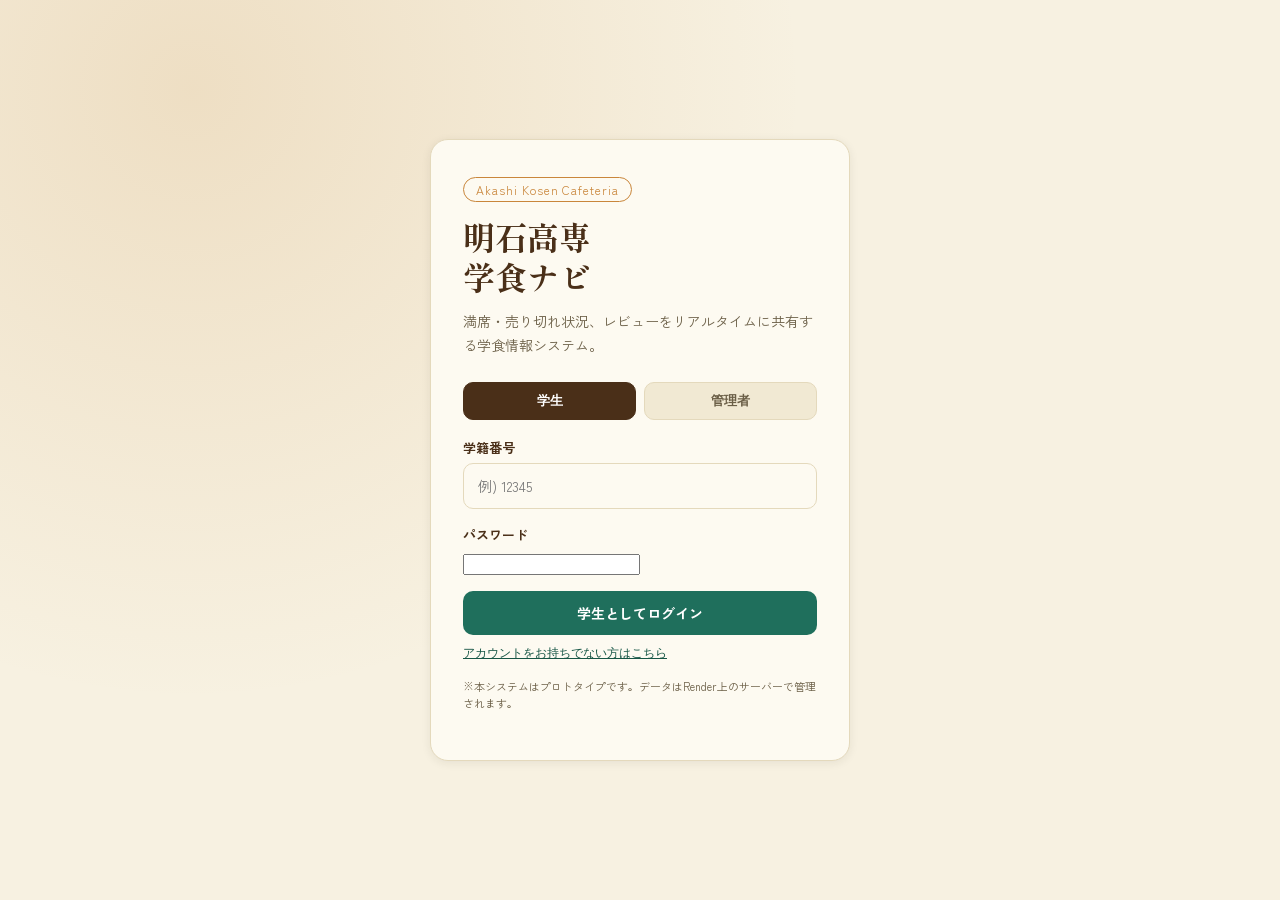
==== docs/index.html @ bd46baf8 "初回コミット" ====
<!DOCTYPE html>
<html lang="ja">
<head>
<meta charset="UTF-8">
<meta name="viewport" content="width=device-width, initial-scale=1.0">
<title>明石高専 学食ナビ</title>
<link rel="preconnect" href="https://fonts.googleapis.com">
<link rel="preconnect" href="https://fonts.gstatic.com" crossorigin>
<link href="https://fonts.googleapis.com/css2?family=Shippori+Mincho:wght@500;700&family=Zen+Kaku+Gothic+New:wght@400;500;700;900&display=swap" rel="stylesheet">
<link rel="stylesheet" href="style.css">
</head>
<body>

<div id="toast" class="toast" aria-live="polite"></div>

<!-- ===================== ログイン画面 ===================== -->
<section id="view-login" class="view active">
  <div class="login-wrap">
    <div class="login-card">
      <span class="eyebrow">Akashi Kosen Cafeteria</span>
      <h1 class="brand">明石高専<br>学食ナビ</h1>
      <p class="lead">満席・売り切れ状況、レビューをリアルタイムに共有する学食情報システム。</p>

      <div class="auth-tabs">
        <button class="auth-tab active" data-target="login-student">学生</button>
        <button class="auth-tab" data-target="login-admin">管理者</button>
      </div>

      <!-- 学生ログイン -->
      <div class="auth-panel active" id="login-student">
        <div class="field">
          <label for="student-id-input">学籍番号</label>
          <input type="text" id="student-id-input" placeholder="例) 12345" maxlength="5">
        </div>
        <div class="field">
          <label for="student-pw-input">パスワード</label>
          <input type="password" id="student-pw-input">
        </div>
        <button class="btn btn-primary btn-block" id="btn-login-student">学生としてログイン</button>
        <button class="link-btn" id="btn-show-register">アカウントをお持ちでない方はこちら</button>
      </div>

      <!-- 学生新規登録 -->
      <div class="auth-panel" id="login-register">
        <div class="field">
          <label for="reg-id-input">学籍番号(5桁)</label>
          <input type="text" id="reg-id-input" maxlength="5" placeholder="例) 12345">
        </div>
        <div class="field">
          <label for="reg-email-input">メールアドレス(任意)</label>
          <input type="text" id="reg-email-input" placeholder="example@akashi.ac.jp">
        </div>
        <div class="field">
          <label for="reg-pw-input">パスワード(4文字以上)</label>
          <input type="password" id="reg-pw-input">
        </div>
        <button class="btn btn-primary btn-block" id="btn-register">登録してログイン</button>
        <button class="link-btn" id="btn-show-login">ログイン画面に戻る</button>
      </div>

      <!-- 管理者ログイン -->
      <div class="auth-panel" id="login-admin">
        <div class="field">
          <label for="admin-pw-input">管理者パスワード</label>
          <input type="password" id="admin-pw-input">
        </div>
        <button class="btn btn-outline btn-block" id="btn-login-admin">管理者としてログイン</button>
      </div>

      <p class="note">※本システムはプロトタイプです。データはRender上のサーバーで管理されます。</p>
    </div>
  </div>
</section>

<!-- ===================== 共通ヘッダー(ログイン後) ===================== -->
<header id="app-header" class="app-header hidden">
  <div class="app-header-inner">
    <button class="brand-mini" id="btn-go-home">明石高専 学食ナビ</button>
    <div class="header-right">
      <span class="role-badge" id="role-badge">学生</span>
      <button class="btn btn-ghost btn-sm" id="btn-logout">ログアウト</button>
    </div>
  </div>
</header>

<!-- ===================== 学生: メニュー確認画面(トップ) ===================== -->
<section id="view-student-top" class="view">
  <div class="hero">
    <span class="pill">Akashi Kosen Cafeteria</span>
    <h1 class="hero-title">明石高専 学食ナビ</h1>
    <p class="hero-sub">人気順・安い順・カロリー効率順・高評価順で、今食べるべき一皿をすぐ見つける。</p>
    <div class="hero-actions">
      <button class="btn btn-hero" id="btn-goto-soldout">満席・売り切れ 確認/報告</button>
      <button class="btn btn-hero-outline" id="btn-goto-review-blank">メニューを評価する</button>
    </div>
  </div>

  <div class="status-strip" id="status-strip"></div>

  <div class="panel">
    <h2 class="panel-title">ランキング</h2>
    <div class="tabs" id="rank-tabs">
      <button class="tab active" data-sort="popularity">人気順</button>
      <button class="tab" data-sort="price">安い順</button>
      <button class="tab" data-sort="efficiency">高カロリー効率順</button>
      <button class="tab" data-sort="rating">高評価順</button>
    </div>
    <p class="tab-desc" id="tab-desc">人気度が高い順に表示します。</p>

    <div class="menu-grid" id="menu-grid"><p class="empty-note">読み込み中...</p></div>
  </div>
</section>

<!-- ===================== 学生: 満席・売り切れ確認/報告画面 ===================== -->
<section id="view-soldout" class="view">
  <div class="panel narrow">
    <button class="btn-back" id="btn-back-from-soldout">&larr; メニュー確認画面へ戻る</button>
    <h2 class="panel-title">満席・売り切れの確認 / 報告</h2>

    <div class="info-box">
      <p id="info-congestion"></p>
      <p id="info-soldout"></p>
    </div>

    <div class="field">
      <label for="select-congestion">食堂の混雑状況</label>
      <select id="select-congestion">
        <option>空席あり</option>
        <option>やや混雑</option>
        <option>満席</option>
      </select>
    </div>
    <button class="btn btn-primary btn-block" id="btn-report-congestion">混雑状況を報告</button>

    <div class="field field-mt">
      <label for="select-soldout-menu">メニュー</label>
      <select id="select-soldout-menu"></select>
    </div>
    <div class="field">
      <label for="select-soldout-status">報告内容</label>
      <select id="select-soldout-status">
        <option value="売り切れ">売り切れ</option>
        <option value="販売再開">販売再開</option>
      </select>
    </div>
    <button class="btn btn-primary btn-block" id="btn-report-soldout">売り切れ状況を報告</button>
  </div>
</section>

<!-- ===================== 学生: メニュー評価画面 ===================== -->
<section id="view-review" class="view">
  <div class="panel narrow">
    <button class="btn-back" id="btn-back-from-review">&larr; メニュー確認画面へ戻る</button>
    <h2 class="panel-title">メニューを評価する</h2>

    <div class="field">
      <label for="select-review-menu">メニュー</label>
      <select id="select-review-menu"></select>
    </div>

    <div class="field">
      <label for="select-review-rating">評価</label>
      <select id="select-review-rating">
        <option value="5">5: 最高</option>
        <option value="4">4: 良い</option>
        <option value="3" selected>3: ふつう</option>
        <option value="2">2: いまいち</option>
        <option value="1">1: 残念</option>
      </select>
    </div>

    <div class="field" id="low-rating-tags">
      <span class="field-label">低評価理由タグ(評価1-2の時に選択)</span>
      <div class="tag-grid">
        <label class="tag-check"><input type="checkbox" value="味が薄い"><span>味が薄い</span></label>
        <label class="tag-check"><input type="checkbox" value="冷めていた"><span>冷めていた</span></label>
        <label class="tag-check"><input type="checkbox" value="量が少ない"><span>量が少ない</span></label>
        <label class="tag-check"><input type="checkbox" value="値段が高い"><span>値段が高い</span></label>
        <label class="tag-check"><input type="checkbox" value="提供が遅い"><span>提供が遅い</span></label>
        <label class="tag-check"><input type="checkbox" value="見た目がいまいち"><span>見た目がいまいち</span></label>
      </div>
    </div>

    <div class="field">
      <label for="review-comment">コメント(任意)</label>
      <textarea id="review-comment" rows="3" placeholder="感想があればどうぞ"></textarea>
    </div>

    <button class="btn btn-primary btn-block" id="btn-submit-review">評価を送信</button>
  </div>
</section>

<!-- ===================== 管理者: メニュー編集画面(トップ) ===================== -->
<section id="view-admin-top" class="view">
  <div class="hero hero-admin">
    <span class="pill">管理者モード</span>
    <h1 class="hero-title">管理者メニュー編集</h1>
    <p class="hero-sub">既存メニューの内容・販売状況を編集します。</p>
    <div class="hero-actions">
      <button class="btn btn-hero" id="btn-goto-admin-add">新規メニュー追加</button>
      <button class="btn btn-hero-outline" id="btn-goto-admin-reviews">レビュー管理</button>
    </div>
  </div>

  <div class="panel">
    <h2 class="panel-title">CSV一括登録</h2>
    <p class="tab-desc">列: menu_name, category, price, calorie, initial_stock, popularity</p>
    <div class="csv-upload">
      <input type="file" id="csv-file-input" accept=".csv">
      <button class="btn btn-primary" id="btn-csv-upload">アップロード</button>
    </div>
  </div>

  <div class="panel">
    <h2 class="panel-title">既存メニュー編集</h2>
    <div class="table-wrap">
      <table class="menu-table" id="admin-menu-table">
        <thead>
          <tr>
            <th>メニュー名</th><th>カテゴリ</th><th>値段</th><th>カロリー</th><th>人気度</th><th>販売中</th>
          </tr>
        </thead>
        <tbody id="admin-menu-tbody"></tbody>
      </table>
    </div>
    <div class="admin-actions">
      <button class="btn btn-primary" id="btn-save-menus">変更を保存</button>
      <button class="btn btn-danger-outline" id="btn-reset-menus">編集を破棄して再読み込み</button>
    </div>
  </div>
</section>

<!-- ===================== 管理者: 新規メニュー追加画面 ===================== -->
<section id="view-admin-add" class="view">
  <div class="panel narrow">
    <button class="btn-back" id="btn-back-from-add">&larr; メニュー編集画面へ戻る</button>
    <h2 class="panel-title">新規メニュー追加</h2>

    <div class="field">
      <label for="add-name">メニュー名</label>
      <input type="text" id="add-name">
    </div>
    <div class="field">
      <label for="add-category">カテゴリ</label>
      <input type="text" id="add-category" placeholder="定食 / 麺 / カレー">
    </div>
    <div class="field">
      <label for="add-price">値段(円)</label>
      <input type="number" id="add-price" min="0">
    </div>
    <div class="field">
      <label for="add-calorie">カロリー(kcal)</label>
      <input type="number" id="add-calorie" min="0">
    </div>
    <div class="field">
      <label for="add-popularity">初期人気度(0以上)</label>
      <input type="number" id="add-popularity" min="0" value="0">
    </div>
    <div class="field">
      <label for="add-onsale">販売中</label>
      <select id="add-onsale">
        <option value="true">はい</option>
        <option value="false">いいえ</option>
      </select>
    </div>
    <button class="btn btn-primary btn-block" id="btn-add-menu">追加する</button>
  </div>
</section>

<!-- ===================== 管理者: レビュー管理画面 ===================== -->
<section id="view-admin-reviews" class="view">
  <div class="panel">
    <button class="btn-back" id="btn-back-from-reviews">&larr; メニュー編集画面へ戻る</button>
    <h2 class="panel-title">レビュー管理</h2>
    <p class="tab-desc">学生から寄せられたレビューの一覧です。不適切な投稿は削除できます。</p>
    <div class="review-list" id="admin-review-list"></div>
  </div>
</section>

<script src="config.js"></script>
<script src="script.js"></script>
</body>
</html>
---- docs/style.css ----
:root{
  --cream: #F7F1E1;
  --cream-deep: #F1E9D3;
  --card: #FDFAF1;
  --border: #E4D9BC;
  --ink: #2C2416;
  --ink-soft: #6b5f47;
  --teal: #1F6F5C;
  --teal-dark: #175646;
  --terracotta: #B5432E;
  --terracotta-dark: #963826;
  --amber: #C9863B;
  --brown-dark: #4a2f18;
  --shadow: 0 2px 10px rgba(44,36,22,0.08);
}

*{box-sizing:border-box;}
html,body{margin:0;padding:0;}
body{
  background:var(--cream);
  color:var(--ink);
  font-family:'Zen Kaku Gothic New', 'Hiragino Sans', sans-serif;
  min-height:100vh;
}

h1,h2,h3{font-family:'Shippori Mincho', serif; margin:0;}

.hidden{display:none !important;}

/* ---------- view switching ---------- */
.view{display:none;}
.view.active{display:block;}

/* ---------- toast ---------- */
.toast{
  position:fixed; top:16px; left:50%; transform:translateX(-50%) translateY(-20px);
  background:var(--teal-dark); color:#fff; padding:10px 20px; border-radius:8px;
  font-size:14px; box-shadow:var(--shadow); opacity:0; pointer-events:none;
  transition:opacity .25s ease, transform .25s ease; z-index:999;
}
.toast.show{opacity:1; transform:translateX(-50%) translateY(0);}

/* ---------- login ---------- */
.login-wrap{
  min-height:100vh; display:flex; align-items:center; justify-content:center; padding:24px;
  background:
    radial-gradient(circle at 15% 10%, rgba(197,138,61,0.18), transparent 45%),
    var(--cream);
}
.login-card{
  width:100%; max-width:420px; background:var(--card); border:1px solid var(--border);
  border-radius:18px; padding:36px 32px; box-shadow:var(--shadow);
}
.eyebrow{
  display:inline-block; font-size:12px; letter-spacing:.08em; color:var(--amber);
  border:1px solid var(--amber); border-radius:999px; padding:3px 12px; margin-bottom:14px;
}
.brand{font-size:32px; line-height:1.25; color:var(--brown-dark); margin-bottom:12px;}
.lead{color:var(--ink-soft); font-size:14px; line-height:1.7; margin-bottom:24px;}
.note{color:var(--ink-soft); font-size:11px; margin-top:16px; line-height:1.6;}
.role-buttons{display:flex; flex-direction:column; gap:10px; margin-top:8px;}

.auth-tabs{display:flex; gap:8px; margin-bottom:18px;}
.auth-tab{
  flex:1; border:1px solid var(--border); background:var(--cream-deep); color:var(--ink-soft);
  padding:9px; border-radius:10px; font-size:13px; font-weight:700; cursor:pointer;
}
.auth-tab.active{background:var(--brown-dark); border-color:var(--brown-dark); color:#fff;}
.auth-panel{display:none;}
.auth-panel.active{display:block;}
.link-btn{
  background:none; border:none; color:var(--teal-dark); font-size:12px; cursor:pointer;
  padding:0; margin-top:10px; text-decoration:underline;
}
.csv-upload{display:flex; gap:10px; align-items:center; flex-wrap:wrap;}
.csv-upload input[type="file"]{flex:1; min-width:200px; background:var(--card); border:1px solid var(--border); border-radius:10px; padding:10px;}

/* ---------- header ---------- */
.app-header{
  position:sticky; top:0; z-index:50; background:var(--cream); border-bottom:1px solid var(--border);
}
.app-header-inner{
  max-width:960px; margin:0 auto; display:flex; align-items:center; justify-content:space-between;
  padding:12px 20px;
}
.brand-mini{
  background:none; border:none; cursor:pointer; font-family:'Shippori Mincho', serif;
  font-size:18px; font-weight:700; color:var(--brown-dark); padding:0;
}
.header-right{display:flex; align-items:center; gap:10px;}
.role-badge{
  font-size:12px; background:var(--teal); color:#fff; padding:4px 12px; border-radius:999px;
}

/* ---------- hero ---------- */
.hero{
  background:linear-gradient(115deg, var(--brown-dark) 0%, var(--amber) 100%);
  color:#fff; padding:40px 20px 34px;
}
.hero-admin{background:linear-gradient(115deg, var(--teal-dark) 0%, #3b9c84 100%);}
.hero .pill{
  display:inline-block; border:1px solid rgba(255,255,255,.6); border-radius:999px;
  padding:4px 12px; font-size:12px; margin-bottom:14px;
}
.hero-title{font-size:30px; margin-bottom:10px;}
.hero-sub{font-size:14px; opacity:.92; max-width:620px; line-height:1.7; margin-bottom:22px;}
.hero-actions{display:flex; gap:10px; flex-wrap:wrap;}

/* ---------- status strip ---------- */
.status-strip{
  max-width:960px; margin:-18px auto 0; padding:0 20px;
  display:flex; gap:12px; flex-wrap:wrap; position:relative; z-index:2;
}
.status-chip{
  background:var(--card); border:1px solid var(--border); border-radius:12px;
  padding:12px 16px; font-size:13px; box-shadow:var(--shadow); flex:1; min-width:220px;
}
.status-chip .label{color:var(--ink-soft); font-size:11px; display:block; margin-bottom:2px;}
.status-chip .value{font-weight:700; color:var(--brown-dark);}

/* ---------- panel ---------- */
.panel{max-width:960px; margin:32px auto; padding:0 20px;}
.panel.narrow{max-width:520px;}
.panel-title{font-size:22px; margin-bottom:16px; color:var(--brown-dark);}

/* ---------- tabs ---------- */
.tabs{display:flex; gap:8px; flex-wrap:wrap; margin-bottom:8px;}
.tab{
  border:1px solid var(--border); background:var(--card); color:var(--ink-soft);
  padding:9px 16px; border-radius:999px; font-size:13px; cursor:pointer;
}
.tab.active{background:var(--terracotta); border-color:var(--terracotta); color:#fff;}
.tab-desc{color:var(--ink-soft); font-size:13px; margin:6px 0 18px;}

/* ---------- menu grid / cards ---------- */
.menu-grid{display:grid; grid-template-columns:repeat(auto-fill,minmax(230px,1fr)); gap:16px;}
.menu-card{
  background:var(--card); border:1px solid var(--border); border-radius:14px; padding:18px;
  box-shadow:var(--shadow); display:flex; flex-direction:column; gap:6px; position:relative;
}
.menu-card.soldout{opacity:.55;}
.menu-card .name{font-size:16px; font-weight:700; color:var(--brown-dark);}
.menu-card .cat{font-size:12px; color:var(--ink-soft);}
.menu-card .row{font-size:13px; color:var(--ink); display:flex; justify-content:space-between;}
.badge{
  position:absolute; top:14px; right:14px; font-size:11px; background:var(--terracotta);
  color:#fff; padding:3px 10px; border-radius:999px;
}
.menu-card .stars{color:var(--amber); font-size:13px;}
.menu-card .review-btn{
  margin-top:8px; border:1px solid var(--teal); color:var(--teal); background:none;
  border-radius:8px; padding:7px 10px; font-size:12px; cursor:pointer;
}
.menu-card .review-btn:hover{background:var(--teal); color:#fff;}

/* ---------- info box ---------- */
.info-box{
  background:var(--cream-deep); border:1px dashed var(--border); border-radius:12px;
  padding:14px 16px; margin-bottom:20px; font-size:13px; color:var(--ink-soft); line-height:1.8;
}

/* ---------- fields ---------- */
.field{margin-bottom:16px;}
.field-mt{margin-top:24px;}
.field label, .field-label{
  display:block; font-size:13px; font-weight:700; margin-bottom:6px; color:var(--brown-dark);
}
input[type="text"], input[type="number"], select, textarea{
  width:100%; padding:12px 14px; border:1px solid var(--border); border-radius:10px;
  background:var(--card); font-size:14px; color:var(--ink); font-family:inherit;
}
input:focus, select:focus, textarea:focus{outline:2px solid var(--teal); outline-offset:1px;}
textarea{resize:vertical;}

.tag-grid{display:grid; grid-template-columns:1fr 1fr; gap:10px; margin-top:6px;}
.tag-check{
  display:flex; align-items:center; gap:8px; border:1px solid var(--border); border-radius:999px;
  padding:10px 14px; font-size:13px; background:var(--card); cursor:pointer;
}
.tag-check input{width:16px; height:16px;}

/* ---------- buttons ---------- */
.btn{
  border-radius:10px; border:none; font-size:14px; font-weight:700; cursor:pointer;
  padding:12px 18px; font-family:inherit; transition:opacity .15s ease, transform .1s ease;
}
.btn:active{transform:scale(.98);}
.btn-block{width:100%;}
.btn-primary{background:var(--teal); color:#fff;}
.btn-primary:hover{background:var(--teal-dark);}
.btn-outline{background:transparent; color:var(--brown-dark); border:1px solid var(--brown-dark);}
.btn-outline:hover{background:rgba(74,47,24,0.08);}
.btn-ghost{background:transparent; color:var(--ink-soft); border:1px solid var(--border);}
.btn-sm{padding:7px 12px; font-size:12px;}
.btn-hero{background:#fff; color:var(--brown-dark);}
.btn-hero-outline{background:transparent; color:#fff; border:1px solid rgba(255,255,255,.7);}
.btn-danger-outline{background:transparent; color:var(--terracotta); border:1px solid var(--terracotta);}
.btn-danger-outline:hover{background:var(--terracotta); color:#fff;}
.btn-back{
  background:none; border:none; color:var(--teal-dark); font-size:13px; cursor:pointer;
  padding:0; margin-bottom:14px; font-weight:700;
}

/* ---------- admin table ---------- */
.table-wrap{overflow-x:auto; background:var(--card); border:1px solid var(--border); border-radius:14px; box-shadow:var(--shadow);}
.menu-table{width:100%; border-collapse:collapse; min-width:640px;}
.menu-table th{
  text-align:left; font-size:12px; color:var(--ink-soft); padding:12px 14px; border-bottom:1px solid var(--border);
}
.menu-table td{padding:8px 10px; border-bottom:1px solid var(--border); vertical-align:middle;}
.menu-table tr:last-child td{border-bottom:none;}
.menu-table input, .menu-table select{padding:8px 10px; font-size:13px;}
.menu-table .name-cell{font-weight:700; font-size:13px; min-width:130px;}

.admin-actions{display:flex; gap:12px; margin-top:16px; flex-wrap:wrap;}

/* ---------- review list ---------- */
.review-list{display:flex; flex-direction:column; gap:12px;}
.review-item{
  background:var(--card); border:1px solid var(--border); border-radius:12px; padding:14px 16px;
  box-shadow:var(--shadow);
}
.review-item .top-row{display:flex; justify-content:space-between; align-items:center; margin-bottom:6px;}
.review-item .menu-name{font-weight:700; color:var(--brown-dark);}
.review-item .stars{color:var(--amber); font-size:14px;}
.review-item .meta{font-size:11px; color:var(--ink-soft); margin-bottom:6px;}
.review-item .tags{display:flex; gap:6px; flex-wrap:wrap; margin-bottom:6px;}
.review-item .tag{background:var(--cream-deep); border-radius:999px; padding:2px 10px; font-size:11px; color:var(--ink-soft);}
.review-item .comment{font-size:13px; line-height:1.6;}
.review-item .delete-btn{
  background:none; border:1px solid var(--terracotta); color:var(--terracotta);
  border-radius:8px; padding:5px 10px; font-size:11px; cursor:pointer;
}
.empty-note{color:var(--ink-soft); font-size:13px; padding:20px; text-align:center;}

@media (max-width:600px){
  .hero-title{font-size:24px;}
  .tag-grid{grid-template-columns:1fr;}
}
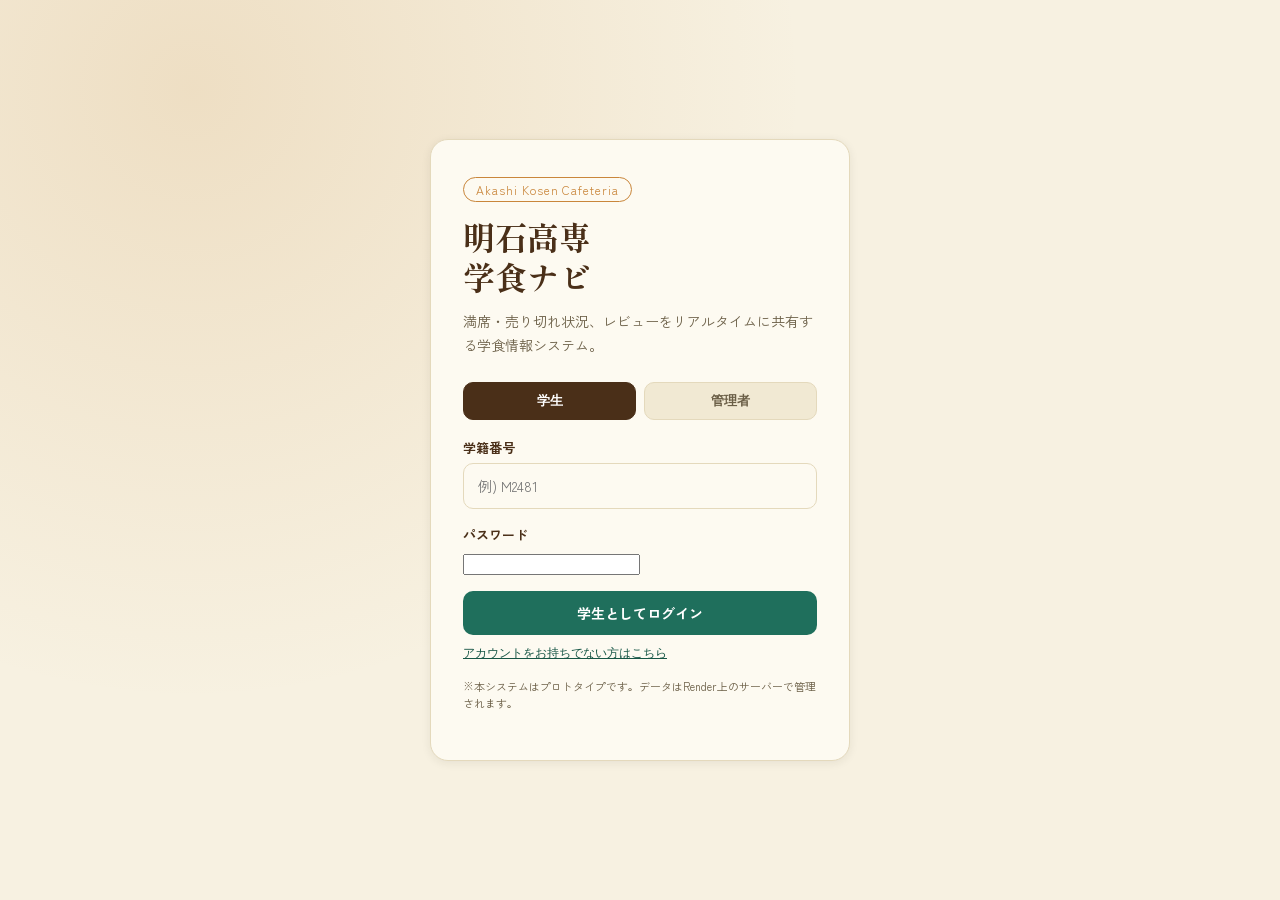
==== commit 73ec47ee: "fix studentID,remove menu" ====
--- a/docs/index.html
+++ b/docs/index.html
@@ -30,7 +30,7 @@
       <div class="auth-panel active" id="login-student">
         <div class="field">
           <label for="student-id-input">学籍番号</label>
-          <input type="text" id="student-id-input" placeholder="例) 12345" maxlength="5">
+          <input type="text" id="student-id-input" placeholder="例) M2481" maxlength="6">
         </div>
         <div class="field">
           <label for="student-pw-input">パスワード</label>
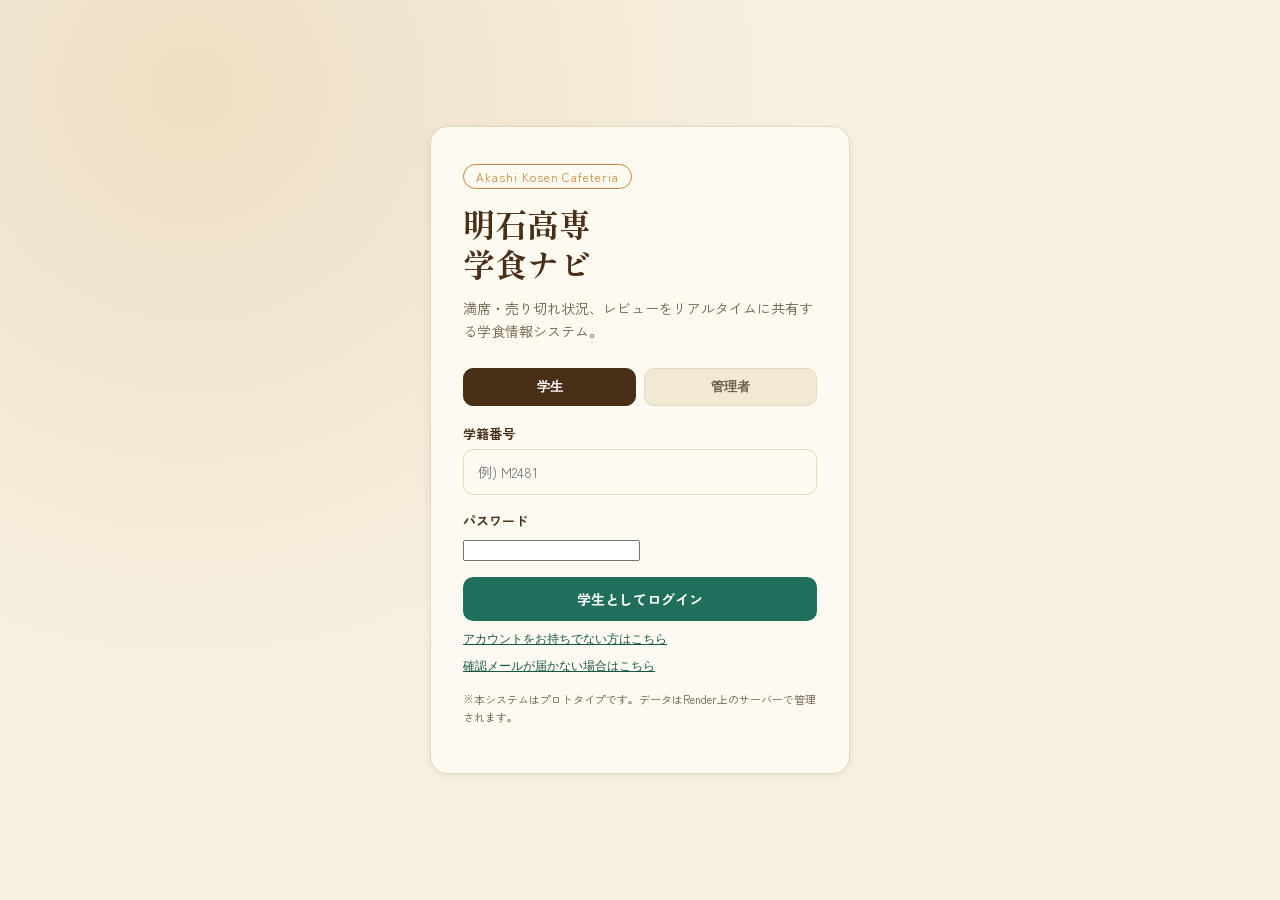
==== commit ad2f0bfd: "email" ====
--- a/docs/index.html
+++ b/docs/index.html
@@ -38,17 +38,18 @@
         </div>
         <button class="btn btn-primary btn-block" id="btn-login-student">学生としてログイン</button>
         <button class="link-btn" id="btn-show-register">アカウントをお持ちでない方はこちら</button>
+        <button class="link-btn" id="btn-resend-verification">確認メールが届かない場合はこちら</button>
       </div>
 
       <!-- 学生新規登録 -->
       <div class="auth-panel" id="login-register">
         <div class="field">
-          <label for="reg-id-input">学籍番号(5桁)</label>
-          <input type="text" id="reg-id-input" maxlength="5" placeholder="例) 12345">
-        </div>
-        <div class="field">
-          <label for="reg-email-input">メールアドレス(任意)</label>
-          <input type="text" id="reg-email-input" placeholder="example@akashi.ac.jp">
+          <label for="reg-id-input">学籍番号(5桁または6桁)</label>
+          <input type="text" id="reg-id-input" maxlength="6" placeholder="例) M2481">
+        </div>
+        <div class="field">
+          <label for="reg-email-input">メールアドレス(確認メールを送信します)</label>
+          <input type="email" id="reg-email-input" placeholder="example@akashi.ac.jp" required>
         </div>
         <div class="field">
           <label for="reg-pw-input">パスワード(4文字以上)</label>
@@ -100,12 +101,11 @@
   <div class="panel">
     <h2 class="panel-title">ランキング</h2>
     <div class="tabs" id="rank-tabs">
-      <button class="tab active" data-sort="popularity">人気順</button>
-      <button class="tab" data-sort="price">安い順</button>
+      <button class="tab active" data-sort="price">安い順</button>
       <button class="tab" data-sort="efficiency">高カロリー効率順</button>
       <button class="tab" data-sort="rating">高評価順</button>
     </div>
-    <p class="tab-desc" id="tab-desc">人気度が高い順に表示します。</p>
+    <p class="tab-desc" id="tab-desc">値段が安い順に表示します。</p>
 
     <div class="menu-grid" id="menu-grid"><p class="empty-note">読み込み中...</p></div>
   </div>
@@ -190,6 +190,16 @@
   </div>
 </section>
 
+<!-- ===================== 学生: メニューごとのレビュー閲覧(匿名) ===================== -->
+<section id="view-menu-reviews" class="view">
+  <div class="panel">
+    <button class="btn-back" id="btn-back-from-menu-reviews">&larr; メニュー確認画面へ戻る</button>
+    <h2 class="panel-title" id="menu-reviews-title">レビュー一覧</h2>
+    <p class="tab-desc">投稿者は匿名で表示されます。</p>
+    <div class="review-list" id="menu-reviews-list"></div>
+  </div>
+</section>
+
 <!-- ===================== 管理者: メニュー編集画面(トップ) ===================== -->
 <section id="view-admin-top" class="view">
   <div class="hero hero-admin">
@@ -203,8 +213,9 @@
   </div>
 
   <div class="panel">
-    <h2 class="panel-title">CSV一括登録</h2>
-    <p class="tab-desc">列: menu_name, category, price, calorie, initial_stock, popularity</p>
+    <h2 class="panel-title">CSV一括登録(日替わりメニュー対応)</h2>
+    <p class="tab-desc">列: menu_name, category, price, calorie, initial_stock, date(任意)<br>
+    dateを空欄にすると常設メニュー(毎日表示)、YYYY-MM-DD形式で入力するとその日だけ表示される日替わりメニューになります。</p>
     <div class="csv-upload">
       <input type="file" id="csv-file-input" accept=".csv">
       <button class="btn btn-primary" id="btn-csv-upload">アップロード</button>
@@ -213,11 +224,17 @@
 
   <div class="panel">
     <h2 class="panel-title">既存メニュー編集</h2>
+    <div class="csv-upload" style="margin-bottom:14px;">
+      <label style="font-size:13px; color:var(--ink-soft);">表示する日付:</label>
+      <input type="date" id="admin-date-filter">
+      <button class="btn btn-outline btn-sm" id="btn-filter-today">今日を表示</button>
+      <button class="btn btn-outline btn-sm" id="btn-filter-all">すべて表示</button>
+    </div>
     <div class="table-wrap">
       <table class="menu-table" id="admin-menu-table">
         <thead>
           <tr>
-            <th>メニュー名</th><th>カテゴリ</th><th>値段</th><th>カロリー</th><th>人気度</th><th>販売中</th>
+            <th>メニュー名</th><th>カテゴリ</th><th>値段</th><th>カロリー</th><th>日付</th><th>販売中</th><th>削除</th>
           </tr>
         </thead>
         <tbody id="admin-menu-tbody"></tbody>
@@ -226,6 +243,7 @@
     <div class="admin-actions">
       <button class="btn btn-primary" id="btn-save-menus">変更を保存</button>
       <button class="btn btn-danger-outline" id="btn-reset-menus">編集を破棄して再読み込み</button>
+      <button class="btn btn-danger-outline" id="btn-delete-all-menus">全メニューを削除</button>
     </div>
   </div>
 </section>
@@ -253,8 +271,8 @@
       <input type="number" id="add-calorie" min="0">
     </div>
     <div class="field">
-      <label for="add-popularity">初期人気度(0以上)</label>
-      <input type="number" id="add-popularity" min="0" value="0">
+      <label for="add-date">日付(空欄なら常設メニュー、指定するとその日だけ表示)</label>
+      <input type="date" id="add-date">
     </div>
     <div class="field">
       <label for="add-onsale">販売中</label>
